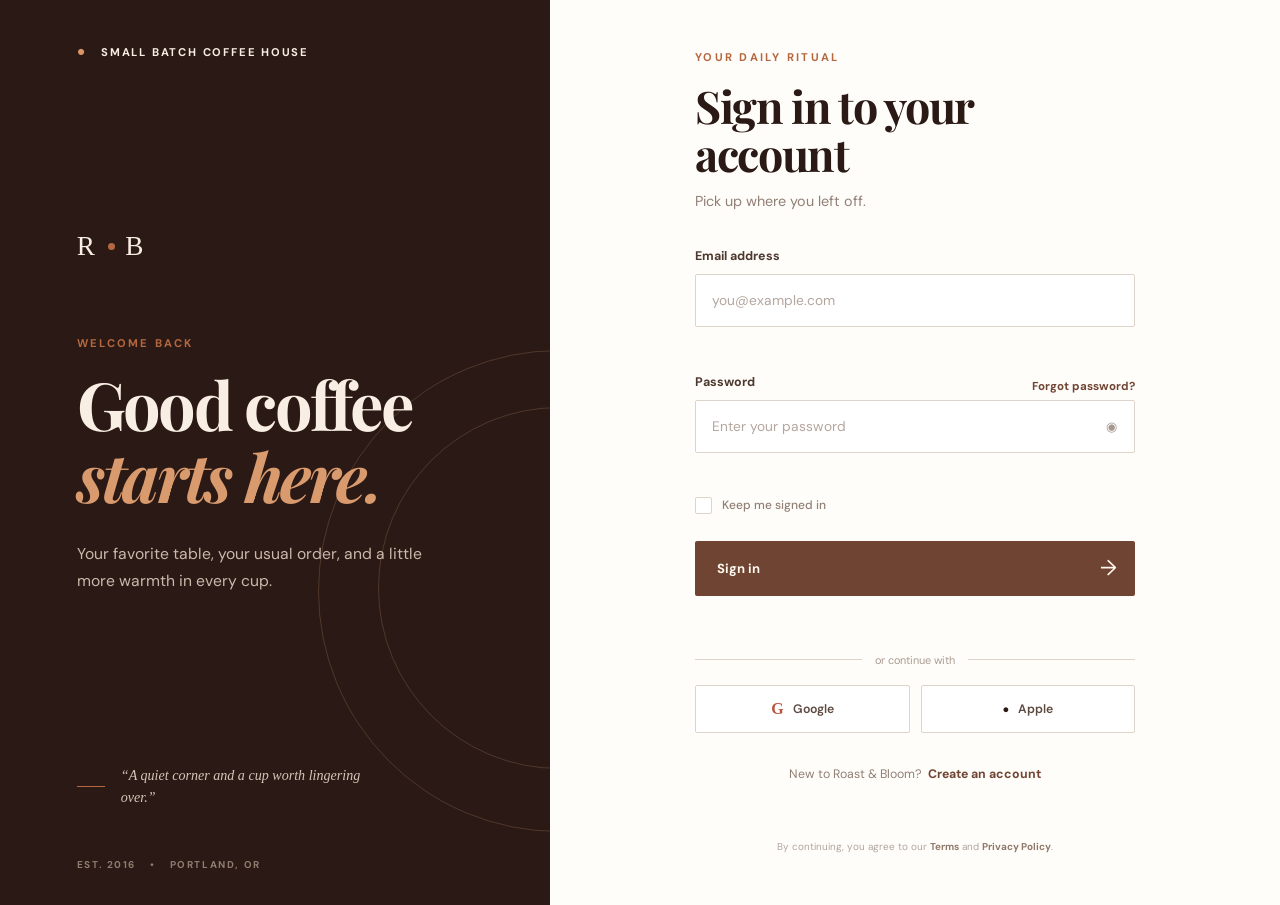
==== LoginInterface/index.html @ 775ecc3d "updated" ====
<!DOCTYPE html>
<html lang="en">
<head>
  <meta charset="UTF-8">
  <meta name="viewport" content="width=device-width, initial-scale=1.0">
  <meta name="description" content="Sign in to your Roast & Bloom coffee account.">
  <title>Sign In | Roast & Bloom</title>
  <link rel="preconnect" href="https://fonts.googleapis.com">
  <link rel="preconnect" href="https://fonts.gstatic.com" crossorigin>
  <link href="https://fonts.googleapis.com/css2?family=DM+Sans:wght@400;500;600;700&family=Playfair+Display:wght@600;700&display=swap" rel="stylesheet">
  <link rel="stylesheet" href="style.css">
</head>
<body>
  <main class="login-page">
    <section class="brand-panel" aria-label="Roast and Bloom Coffee">
      <div class="brand-panel__topline"><span class="bean-icon" aria-hidden="true">●</span> Small batch coffee house</div>
      <div class="brand-panel__content">
        <div class="brand-mark" aria-hidden="true"><span>R</span><i></i><span>B</span></div>
        <p class="eyebrow">Welcome back</p>
        <h1>Good coffee<br><em>starts here.</em></h1>
        <p class="brand-panel__copy">Your favorite table, your usual order, and a little more warmth in every cup.</p>
      </div>
      <div class="quote">
        <span class="quote__line"></span>
        <p>“A quiet corner and a cup worth lingering over.”</p>
      </div>
      <div class="brand-panel__footer"><span>Est. 2016</span><span>•</span><span>Portland, OR</span></div>
    </section>

    <section class="form-panel">
      <div class="form-wrap">
        <div class="mobile-logo"><span class="bean-icon" aria-hidden="true">●</span> Roast &amp; Bloom</div>
        <div class="form-heading">
          <p class="eyebrow">Your daily ritual</p>
          <h2>Sign in to your account</h2>
          <p>Pick up where you left off.</p>
        </div>

        <form id="loginForm" novalidate>
          <div class="field-group">
            <label for="email">Email address</label>
            <input type="email" id="email" name="email" placeholder="you@example.com" autocomplete="email" required>
            <span class="field-error" id="emailError" role="alert"></span>
          </div>

          <div class="field-group">
            <div class="label-row">
              <label for="password">Password</label>
              <a href="#" id="forgotPassword">Forgot password?</a>
            </div>
            <div class="password-wrap">
              <input type="password" id="password" name="password" placeholder="Enter your password" autocomplete="current-password" minlength="6" required>
              <button class="icon-button" type="button" id="togglePassword" aria-label="Show password" title="Show password">◉</button>
            </div>
            <span class="field-error" id="passwordError" role="alert"></span>
          </div>

          <label class="remember-row">
            <input type="checkbox" id="rememberMe" name="rememberMe">
            <span class="checkmark" aria-hidden="true"></span>
            <span>Keep me signed in</span>
          </label>

          <button class="submit-button" type="submit">
            <span>Sign in</span><span class="arrow" aria-hidden="true">→</span>
          </button>
          <p class="form-status" id="formStatus" role="status" aria-live="polite"></p>
        </form>

        <div class="divider"><span>or continue with</span></div>
        <div class="social-buttons">
          <button class="social-button" type="button" data-provider="Google"><strong>G</strong><span>Google</span></button>
          <button class="social-button" type="button" data-provider="Apple"><strong class="apple-icon">●</strong><span>Apple</span></button>
        </div>
        <p class="signup-text">New to Roast &amp; Bloom? <a href="#" id="createAccount">Create an account</a></p>
        <p class="legal">By continuing, you agree to our <a href="#">Terms</a> and <a href="#">Privacy Policy</a>.</p>
      </div>
    </section>
  </main>
  <script src="script.js"></script>
</body>
</html>
---- LoginInterface/style.css ----
* {
  box-sizing: border-box;
}

:root {
  --espresso: #2a1915;
  --coffee: #704432;
  --copper: #b5683f;
  --cream: #f8f3eb;
  --paper: #fffdf9;
  --muted: #907f75;
  --line: #ded4ca;
  --error: #a74435;
}

body {
  margin: 0;
  min-width: 320px;
  color: var(--espresso);
  background: var(--cream);
  font-family: "DM Sans", sans-serif;
}

.login-page {
  display: grid;
  grid-template-columns: minmax(390px, 43%) 1fr;
  min-height: 100vh;
}

.brand-panel {
  position: relative;
  display: flex;
  flex-direction: column;
  min-height: 100vh;
  padding: 42px clamp(42px, 6vw, 96px) 34px;
  overflow: hidden;
  color: #f9eee3;
  background: var(--espresso);
  isolation: isolate;
}

.brand-panel::before,
.brand-panel::after {
  position: absolute;
  z-index: -1;
  content: "";
  border: 1px solid rgba(232, 174, 126, 0.2);
  border-radius: 50%;
}

.brand-panel::before { width: 480px; height: 480px; right: -250px; bottom: 8%; }
.brand-panel::after { width: 360px; height: 360px; right: -190px; bottom: 15%; }

.brand-panel__topline,
.brand-panel__footer,
.mobile-logo {
  font-size: 0.7rem;
  font-weight: 700;
  letter-spacing: 0.16em;
  text-transform: uppercase;
}

.bean-icon { color: #db9467; font-size: 0.9rem; margin-right: 9px; }
.brand-panel__content { margin: auto 0; max-width: 440px; }
.brand-mark { display: flex; align-items: center; gap: 10px; margin-bottom: 74px; font-family: Georgia, serif; font-size: 1.7rem; letter-spacing: 0.12em; }
.brand-mark i { width: 7px; height: 7px; border-radius: 50%; background: var(--copper); }
.eyebrow { margin: 0 0 18px; color: var(--copper); font-size: 0.7rem; font-weight: 700; letter-spacing: 0.2em; text-transform: uppercase; }
h1, h2 { margin: 0; font-family: "Playfair Display", Georgia, serif; font-weight: 700; line-height: 1.08; }
h1 { font-size: clamp(3.2rem, 5.2vw, 5.5rem); letter-spacing: -0.04em; }
h1 em { color: #d99a6e; font-style: italic; }
.brand-panel__copy { max-width: 350px; margin: 28px 0 0; color: #cbb9ab; font-size: 0.98rem; line-height: 1.75; }
.quote { display: flex; gap: 16px; align-items: center; max-width: 310px; margin-bottom: 50px; color: #d7c4b7; font-family: Georgia, serif; font-size: 0.88rem; font-style: italic; line-height: 1.5; }
.quote p { margin: 0; }
.quote__line { width: 28px; height: 1px; flex: none; background: var(--copper); }
.brand-panel__footer { display: flex; gap: 14px; color: #917c6f; font-size: 0.62rem; }

.form-panel { display: grid; place-items: center; padding: 50px clamp(36px, 8vw, 150px); background: var(--paper); }
.form-wrap { width: min(100%, 440px); }
.mobile-logo { display: none; color: var(--coffee); }
.form-heading { margin-bottom: 38px; }
.form-heading h2 { font-size: clamp(2rem, 3.5vw, 3rem); letter-spacing: -0.03em; }
.form-heading > p:last-child { margin: 13px 0 0; color: var(--muted); font-size: 0.9rem; }
.field-group { margin-bottom: 24px; }
label, .label-row { display: flex; justify-content: space-between; align-items: center; }
label { margin-bottom: 10px; color: #4d3930; font-size: 0.78rem; font-weight: 700; }
a { color: var(--coffee); font-weight: 700; text-decoration: none; }
a:hover { color: var(--copper); text-decoration: underline; }
.label-row a { font-size: 0.72rem; }
input[type="email"], input[type="password"] { width: 100%; height: 53px; padding: 0 16px; border: 1px solid var(--line); border-radius: 2px; outline: none; color: var(--espresso); background: #fff; font: inherit; font-size: 0.86rem; transition: border-color 160ms ease, box-shadow 160ms ease; }
input::placeholder { color: #b4a69e; }
input:focus { border-color: var(--copper); box-shadow: 0 0 0 3px rgba(181, 104, 63, 0.12); }
.password-wrap { position: relative; }
.password-wrap input { padding-right: 48px; }
.icon-button { position: absolute; top: 50%; right: 14px; padding: 4px; border: 0; color: #a8978e; background: transparent; cursor: pointer; transform: translateY(-50%); }
.icon-button:hover { color: var(--coffee); }
.field-error { display: block; min-height: 17px; margin-top: 6px; color: var(--error); font-size: 0.7rem; }
.remember-row { justify-content: flex-start; gap: 10px; margin: -3px 0 27px; color: var(--muted); font-size: 0.75rem; font-weight: 500; cursor: pointer; }
.remember-row input { position: absolute; opacity: 0; }
.checkmark { width: 17px; height: 17px; border: 1px solid var(--line); border-radius: 2px; background: white; }
.remember-row input:checked + .checkmark { border-color: var(--coffee); background: var(--coffee); box-shadow: inset 0 0 0 4px white; }
.submit-button { display: flex; justify-content: space-between; align-items: center; width: 100%; height: 55px; padding: 0 18px 0 22px; border: 0; border-radius: 2px; color: #fff8f0; background: var(--coffee); font: inherit; font-size: 0.82rem; font-weight: 700; cursor: pointer; transition: background 160ms ease, transform 160ms ease; }
.submit-button:hover { background: var(--espresso); transform: translateY(-1px); }
.arrow { font-size: 1.35rem; font-weight: 400; }
.form-status { min-height: 20px; margin: 12px 0 0; color: var(--coffee); font-size: 0.75rem; text-align: center; }
.divider { display: flex; align-items: center; gap: 13px; margin: 25px 0 18px; color: #aa9b91; font-size: 0.68rem; }
.divider::before, .divider::after { height: 1px; flex: 1; content: ""; background: var(--line); }
.social-buttons { display: grid; grid-template-columns: 1fr 1fr; gap: 11px; }
.social-button { display: flex; justify-content: center; align-items: center; gap: 9px; height: 48px; border: 1px solid var(--line); border-radius: 2px; color: #5d4940; background: white; font: inherit; font-size: 0.77rem; font-weight: 600; cursor: pointer; }
.social-button:hover { border-color: var(--coffee); background: #fffaf4; }
.social-button strong { color: #bb553e; font-family: Georgia, serif; font-size: 1rem; }
.social-button .apple-icon { color: var(--espresso); font-size: 0.7rem; }
.signup-text { margin: 33px 0 0; color: var(--muted); font-size: 0.77rem; text-align: center; }
.signup-text a { margin-left: 3px; }
.legal { margin: 57px 0 0; color: #b1a49c; font-size: 0.62rem; line-height: 1.6; text-align: center; }
.legal a { color: #8f786a; }

@media (max-width: 760px) {
  .login-page { display: block; }
  .brand-panel { display: none; }
  .form-panel { min-height: 100vh; padding: 30px 25px; }
  .mobile-logo { display: block; margin-bottom: 76px; font-family: Georgia, serif; font-size: 0.8rem; letter-spacing: 0.08em; }
  .form-heading { margin-bottom: 32px; }
  .legal { margin-top: 40px; }
}

@media (max-height: 700px) and (min-width: 761px) {
  .brand-panel { padding-top: 28px; padding-bottom: 25px; }
  .brand-mark { margin-bottom: 35px; }
  .quote { margin-bottom: 25px; }
  .form-panel { padding-top: 25px; padding-bottom: 25px; }
  .legal { margin-top: 25px; }
}
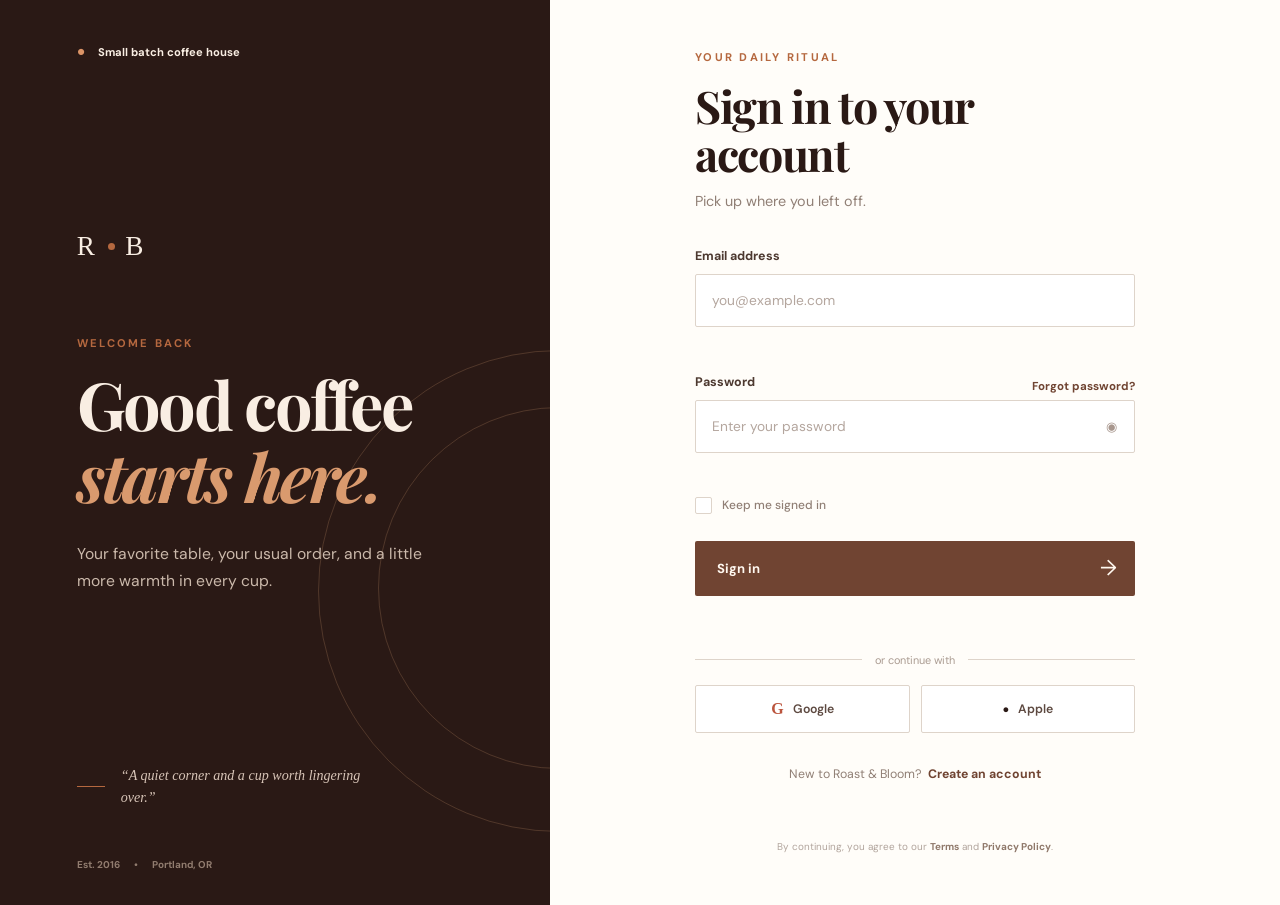
==== commit 458bf590: "updated" ====
--- a/LoginInterface/index.html
+++ b/LoginInterface/index.html
@@ -1,6 +1,7 @@
 <!DOCTYPE html>
 <html lang="en">
 <head>
+  <!-- Basic page information and responsive settings. -->
   <meta charset="UTF-8">
   <meta name="viewport" content="width=device-width, initial-scale=1.0">
   <meta name="description" content="Sign in to your Roast & Bloom coffee account.">
@@ -8,10 +9,13 @@
   <link rel="preconnect" href="https://fonts.googleapis.com">
   <link rel="preconnect" href="https://fonts.gstatic.com" crossorigin>
   <link href="https://fonts.googleapis.com/css2?family=DM+Sans:wght@400;500;600;700&family=Playfair+Display:wght@600;700&display=swap" rel="stylesheet">
+  <!-- Connects the page to the external CSS file. -->
   <link rel="stylesheet" href="style.css">
 </head>
 <body>
+  <!-- Main wrapper for the branding area and login form. -->
   <main class="login-page">
+    <!-- Left panel that shows the coffee shop branding. -->
     <section class="brand-panel" aria-label="Roast and Bloom Coffee">
       <div class="brand-panel__topline"><span class="bean-icon" aria-hidden="true">●</span> Small batch coffee house</div>
       <div class="brand-panel__content">
@@ -27,6 +31,7 @@
       <div class="brand-panel__footer"><span>Est. 2016</span><span>•</span><span>Portland, OR</span></div>
     </section>
 
+    <!-- Right panel that contains the login controls. -->
     <section class="form-panel">
       <div class="form-wrap">
         <div class="mobile-logo"><span class="bean-icon" aria-hidden="true">●</span> Roast &amp; Bloom</div>
@@ -36,13 +41,16 @@
           <p>Pick up where you left off.</p>
         </div>
 
+        <!-- novalidate lets JavaScript display the custom validation messages. -->
         <form id="loginForm" novalidate>
+          <!-- Email input and its error message. -->
           <div class="field-group">
             <label for="email">Email address</label>
             <input type="email" id="email" name="email" placeholder="you@example.com" autocomplete="email" required>
             <span class="field-error" id="emailError" role="alert"></span>
           </div>
 
+          <!-- Password input, show-password button, and its error message. -->
           <div class="field-group">
             <div class="label-row">
               <label for="password">Password</label>
@@ -55,18 +63,21 @@
             <span class="field-error" id="passwordError" role="alert"></span>
           </div>
 
+          <!-- Optional setting that lets the user stay signed in. -->
           <label class="remember-row">
             <input type="checkbox" id="rememberMe" name="rememberMe">
             <span class="checkmark" aria-hidden="true"></span>
             <span>Keep me signed in</span>
           </label>
 
+          <!-- Main login button and status message. -->
           <button class="submit-button" type="submit">
             <span>Sign in</span><span class="arrow" aria-hidden="true">→</span>
           </button>
           <p class="form-status" id="formStatus" role="status" aria-live="polite"></p>
         </form>
 
+        <!-- Alternative sign-in buttons. -->
         <div class="divider"><span>or continue with</span></div>
         <div class="social-buttons">
           <button class="social-button" type="button" data-provider="Google"><strong>G</strong><span>Google</span></button>
@@ -77,6 +88,7 @@
       </div>
     </section>
   </main>
+  <!-- Loads the JavaScript after the page elements are available. -->
   <script src="script.js"></script>
 </body>
 </html>
--- a/LoginInterface/style.css
+++ b/LoginInterface/style.css
@@ -13,6 +13,7 @@
   --error: #a74435;
 }
 
+/* Pangunahing kulay at typography ng buong page. */
 body {
   margin: 0;
   min-width: 320px;
@@ -21,12 +22,14 @@
   font-family: "DM Sans", sans-serif;
 }
 
+/* Dalawang-column layout sa desktop. */
 .login-page {
   display: grid;
   grid-template-columns: minmax(390px, 43%) 1fr;
   min-height: 100vh;
 }
 
+/* Dark branding panel sa kaliwang bahagi. */
 .brand-panel {
   position: relative;
   display: flex;
@@ -48,65 +51,386 @@
   border-radius: 50%;
 }
 
-.brand-panel::before { width: 480px; height: 480px; right: -250px; bottom: 8%; }
-.brand-panel::after { width: 360px; height: 360px; right: -190px; bottom: 15%; }
+/* Decorative circles that add depth to the branding panel. */
+.brand-panel::before {
+  width: 480px;
+  height: 480px;
+  right: -250px;
+  bottom: 8%;
+}
+
+.brand-panel::after {
+  width: 360px;
+  height: 360px;
+  right: -190px;
+  bottom: 15%;
+}
 
 .brand-panel__topline,
 .brand-panel__footer,
 .mobile-logo {
   font-size: 0.7rem;
   font-weight: 700;
-  letter-spacing: 0.16em;
-  text-transform: uppercase;
-}
-
-.bean-icon { color: #db9467; font-size: 0.9rem; margin-right: 9px; }
-.brand-panel__content { margin: auto 0; max-width: 440px; }
-.brand-mark { display: flex; align-items: center; gap: 10px; margin-bottom: 74px; font-family: Georgia, serif; font-size: 1.7rem; letter-spacing: 0.12em; }
-.brand-mark i { width: 7px; height: 7px; border-radius: 50%; background: var(--copper); }
-.eyebrow { margin: 0 0 18px; color: var(--copper); font-size: 0.7rem; font-weight: 700; letter-spacing: 0.2em; text-transform: uppercase; }
-h1, h2 { margin: 0; font-family: "Playfair Display", Georgia, serif; font-weight: 700; line-height: 1.08; }
-h1 { font-size: clamp(3.2rem, 5.2vw, 5.5rem); letter-spacing: -0.04em; }
-h1 em { color: #d99a6e; font-style: italic; }
-.brand-panel__copy { max-width: 350px; margin: 28px 0 0; color: #cbb9ab; font-size: 0.98rem; line-height: 1.75; }
-.quote { display: flex; gap: 16px; align-items: center; max-width: 310px; margin-bottom: 50px; color: #d7c4b7; font-family: Georgia, serif; font-size: 0.88rem; font-style: italic; line-height: 1.5; }
-.quote p { margin: 0; }
-.quote__line { width: 28px; height: 1px; flex: none; background: var(--copper); }
-.brand-panel__footer { display: flex; gap: 14px; color: #917c6f; font-size: 0.62rem; }
-
-.form-panel { display: grid; place-items: center; padding: 50px clamp(36px, 8vw, 150px); background: var(--paper); }
-.form-wrap { width: min(100%, 440px); }
-.mobile-logo { display: none; color: var(--coffee); }
-.form-heading { margin-bottom: 38px; }
-.form-heading h2 { font-size: clamp(2rem, 3.5vw, 3rem); letter-spacing: -0.03em; }
-.form-heading > p:last-child { margin: 13px 0 0; color: var(--muted); font-size: 0.9rem; }
-.field-group { margin-bottom: 24px; }
-label, .label-row { display: flex; justify-content: space-between; align-items: center; }
-label { margin-bottom: 10px; color: #4d3930; font-size: 0.78rem; font-weight: 700; }
-a { color: var(--coffee); font-weight: 700; text-decoration: none; }
-a:hover { color: var(--copper); text-decoration: underline; }
-.label-row a { font-size: 0.72rem; }
-input[type="email"], input[type="password"] { width: 100%; height: 53px; padding: 0 16px; border: 1px solid var(--line); border-radius: 2px; outline: none; color: var(--espresso); background: #fff; font: inherit; font-size: 0.86rem; transition: border-color 160ms ease, box-shadow 160ms ease; }
-input::placeholder { color: #b4a69e; }
-input:focus { border-color: var(--copper); box-shadow: 0 0 0 3px rgba(181, 104, 63, 0.12); }
-.password-wrap { position: relative; }
-.password-wrap input { padding-right: 48px; }
-.icon-button { position: absolute; top: 50%; right: 14px; padding: 4px; border: 0; color: #a8978e; background: transparent; cursor: pointer; transform: translateY(-50%); }
-.icon-button:hover { color: var(--coffee); }
-.field-error { display: block; min-height: 17px; margin-top: 6px; color: var(--error); font-size: 0.7rem; }
-.remember-row { justify-content: flex-start; gap: 10px; margin: -3px 0 27px; color: var(--muted); font-size: 0.75rem; font-weight: 500; cursor: pointer; }
-.remember-row input { position: absolute; opacity: 0; }
-.checkmark { width: 17px; height: 17px; border: 1px solid var(--line); border-radius: 2px; background: white; }
-.remember-row input:checked + .checkmark { border-color: var(--coffee); background: var(--coffee); box-shadow: inset 0 0 0 4px white; }
-.submit-button { display: flex; justify-content: space-between; align-items: center; width: 100%; height: 55px; padding: 0 18px 0 22px; border: 0; border-radius: 2px; color: #fff8f0; background: var(--coffee); font: inherit; font-size: 0.82rem; font-weight: 700; cursor: pointer; transition: background 160ms ease, transform 160ms ease; }
-.submit-button:hover { background: var(--espresso); transform: translateY(-1px); }
-.arrow { font-size: 1.35rem; font-weight: 400; }
-.form-status { min-height: 20px; margin: 12px 0 0; color: var(--coffee); font-size: 0.75rem; text-align: center; }
-.divider { display: flex; align-items: center; gap: 13px; margin: 25px 0 18px; color: #aa9b91; font-size: 0.68rem; }
-.divider::before, .divider::after { height: 1px; flex: 1; content: ""; background: var(--line); }
-.social-buttons { display: grid; grid-template-columns: 1fr 1fr; gap: 11px; }
-.social-button { display: flex; justify-content: center; align-items: center; gap: 9px; height: 48px; border: 1px solid var(--line); border-radius: 2px; color: #5d4940; background: white; font: inherit; font-size: 0.77rem; font-weight: 600; cursor: pointer; }
-.social-button:hover { border-color: var(--coffee); background: #fffaf4; }
+}
+  /* Shared styles for the logo, content, and text inside the left panel. */
+  .bean-icon {
+    color: #db9467;
+    font-size: 0.9rem;
+    margin-right: 9px;
+  }
+
+  .brand-panel__content {
+    max-width: 440px;
+    margin: auto 0;
+  }
+
+  .brand-mark {
+    display: flex;
+    align-items: center;
+    gap: 10px;
+    margin-bottom: 74px;
+    font-family: Georgia, serif;
+    font-size: 1.7rem;
+    letter-spacing: 0.12em;
+  }
+
+  .brand-mark i {
+    width: 7px;
+    height: 7px;
+    border-radius: 50%;
+    background: var(--copper);
+  }
+
+  .eyebrow {
+    margin: 0 0 18px;
+    color: var(--copper);
+    font-size: 0.7rem;
+    font-weight: 700;
+    letter-spacing: 0.2em;
+    text-transform: uppercase;
+  }
+
+  h1,
+  h2 {
+    margin: 0;
+    font-family: "Playfair Display", Georgia, serif;
+    font-weight: 700;
+    line-height: 1.08;
+  }
+
+  h1 {
+    font-size: clamp(3.2rem, 5.2vw, 5.5rem);
+    letter-spacing: -0.04em;
+  }
+
+  h1 em {
+    color: #d99a6e;
+    font-style: italic;
+  }
+
+  .brand-panel__copy {
+    max-width: 350px;
+    margin: 28px 0 0;
+    color: #cbb9ab;
+    font-size: 0.98rem;
+    line-height: 1.75;
+  }
+
+  .quote {
+    display: flex;
+    align-items: center;
+    gap: 16px;
+    max-width: 310px;
+    margin-bottom: 50px;
+    color: #d7c4b7;
+    font-family: Georgia, serif;
+    font-size: 0.88rem;
+    font-style: italic;
+    line-height: 1.5;
+  }
+
+  .quote p {
+    margin: 0;
+  }
+
+  .quote__line {
+    width: 28px;
+    height: 1px;
+    flex: none;
+    background: var(--copper);
+  }
+
+  .brand-panel__footer {
+    display: flex;
+    gap: 14px;
+    color: #917c6f;
+    font-size: 0.62rem;
+  }
+
+  /* Layout and form controls for the right panel. */
+  .form-panel {
+    display: grid;
+    place-items: center;
+    padding: 50px clamp(36px, 8vw, 150px);
+    background: var(--paper);
+  }
+
+  .form-wrap {
+    width: min(100%, 440px);
+  }
+
+  .mobile-logo {
+    display: none;
+    color: var(--coffee);
+  }
+
+  .form-heading {
+    margin-bottom: 38px;
+  }
+
+  .form-heading h2 {
+    font-size: clamp(2rem, 3.5vw, 3rem);
+    letter-spacing: -0.03em;
+  }
+
+  .form-heading > p:last-child {
+    margin: 13px 0 0;
+    color: var(--muted);
+    font-size: 0.9rem;
+  }
+
+  .field-group {
+    margin-bottom: 24px;
+  }
+
+  label,
+  .label-row {
+    display: flex;
+    align-items: center;
+    justify-content: space-between;
+  }
+
+  label {
+    margin-bottom: 10px;
+    color: #4d3930;
+    font-size: 0.78rem;
+    font-weight: 700;
+  }
+
+  a {
+    color: var(--coffee);
+    font-weight: 700;
+    text-decoration: none;
+  }
+
+  a:hover {
+    color: var(--copper);
+    text-decoration: underline;
+  }
+
+  .label-row a {
+    font-size: 0.72rem;
+  }
+
+  input[type="email"],
+  input[type="password"] {
+    width: 100%;
+    height: 53px;
+    padding: 0 16px;
+    border: 1px solid var(--line);
+    border-radius: 2px;
+    outline: none;
+    color: var(--espresso);
+    background: #fff;
+    font: inherit;
+    font-size: 0.86rem;
+    transition: border-color 160ms ease, box-shadow 160ms ease;
+  }
+
+  input::placeholder {
+    color: #b4a69e;
+  }
+
+  input:focus {
+    border-color: var(--copper);
+    box-shadow: 0 0 0 3px rgba(181, 104, 63, 0.12);
+  }
+
+  .password-wrap {
+    position: relative;
+  }
+
+  .password-wrap input {
+    padding-right: 48px;
+  }
+
+  .icon-button {
+    position: absolute;
+    top: 50%;
+    right: 14px;
+    padding: 4px;
+    border: 0;
+    color: #a8978e;
+    background: transparent;
+    cursor: pointer;
+    transform: translateY(-50%);
+  }
+
+  .icon-button:hover {
+    color: var(--coffee);
+  }
+
+  .field-error {
+    display: block;
+    min-height: 17px;
+    margin-top: 6px;
+    color: var(--error);
+    font-size: 0.7rem;
+  }
+
+  .remember-row {
+    justify-content: flex-start;
+    gap: 10px;
+    margin: -3px 0 27px;
+    color: var(--muted);
+    font-size: 0.75rem;
+    font-weight: 500;
+    cursor: pointer;
+  }
+
+  .remember-row input {
+    position: absolute;
+    opacity: 0;
+  }
+
+  .checkmark {
+    width: 17px;
+    height: 17px;
+    border: 1px solid var(--line);
+    border-radius: 2px;
+    background: white;
+  }
+
+  .remember-row input:checked + .checkmark {
+    border-color: var(--coffee);
+    background: var(--coffee);
+    box-shadow: inset 0 0 0 4px white;
+  }
+
+  .submit-button {
+    display: flex;
+    align-items: center;
+    justify-content: space-between;
+    width: 100%;
+    height: 55px;
+    padding: 0 18px 0 22px;
+    border: 0;
+    border-radius: 2px;
+    color: #fff8f0;
+    background: var(--coffee);
+    font: inherit;
+    font-size: 0.82rem;
+    font-weight: 700;
+    cursor: pointer;
+    transition: background 160ms ease, transform 160ms ease;
+  }
+
+  .submit-button:hover {
+    background: var(--espresso);
+    transform: translateY(-1px);
+  }
+
+  .arrow {
+    font-size: 1.35rem;
+    font-weight: 400;
+  }
+
+  .form-status {
+    min-height: 20px;
+    margin: 12px 0 0;
+    color: var(--coffee);
+    font-size: 0.75rem;
+    text-align: center;
+  }
+
+  /* Secondary sign-in options and footer links. */
+  .divider {
+    display: flex;
+    align-items: center;
+    gap: 13px;
+    margin: 25px 0 18px;
+    color: #aa9b91;
+    font-size: 0.68rem;
+  }
+
+  .divider::before,
+  .divider::after {
+    height: 1px;
+    flex: 1;
+    content: "";
+    background: var(--line);
+  }
+
+  .social-buttons {
+    display: grid;
+    grid-template-columns: 1fr 1fr;
+    gap: 11px;
+  }
+
+  .social-button {
+    display: flex;
+    align-items: center;
+    justify-content: center;
+    gap: 9px;
+    height: 48px;
+    border: 1px solid var(--line);
+    border-radius: 2px;
+    color: #5d4940;
+    background: white;
+    font: inherit;
+    font-size: 0.77rem;
+    font-weight: 600;
+    cursor: pointer;
+  }
+
+  .social-button:hover {
+    border-color: var(--coffee);
+    background: #fffaf4;
+  }
+
+  .social-button strong {
+    color: #bb553e;
+    font-family: Georgia, serif;
+    font-size: 1rem;
+  }
+
+  .social-button .apple-icon {
+    color: var(--espresso);
+    font-size: 0.7rem;
+  }
+
+  .signup-text {
+    margin: 33px 0 0;
+    color: var(--muted);
+    font-size: 0.77rem;
+    text-align: center;
+  }
+
+  .signup-text a {
+    margin-left: 3px;
+  }
+
+  .legal {
+    margin: 57px 0 0;
+    color: #b1a49c;
+    font-size: 0.62rem;
+    line-height: 1.6;
+    text-align: center;
+  }
+
+  .legal a {
+    color: #8f786a;
+  }
 .social-button strong { color: #bb553e; font-family: Georgia, serif; font-size: 1rem; }
 .social-button .apple-icon { color: var(--espresso); font-size: 0.7rem; }
 .signup-text { margin: 33px 0 0; color: var(--muted); font-size: 0.77rem; text-align: center; }
@@ -114,19 +438,59 @@
 .legal { margin: 57px 0 0; color: #b1a49c; font-size: 0.62rem; line-height: 1.6; text-align: center; }
 .legal a { color: #8f786a; }
 
+/* Inililipat sa single-column layout kapag maliit ang screen. */
 @media (max-width: 760px) {
-  .login-page { display: block; }
-  .brand-panel { display: none; }
-  .form-panel { min-height: 100vh; padding: 30px 25px; }
-  .mobile-logo { display: block; margin-bottom: 76px; font-family: Georgia, serif; font-size: 0.8rem; letter-spacing: 0.08em; }
-  .form-heading { margin-bottom: 32px; }
-  .legal { margin-top: 40px; }
-}
-
+  .login-page {
+    display: block;
+  }
+
+  .brand-panel {
+    display: none;
+  }
+
+  .form-panel {
+    min-height: 100vh;
+    padding: 30px 25px;
+  }
+
+  .mobile-logo {
+    display: block;
+    margin-bottom: 76px;
+    font-family: Georgia, serif;
+    font-size: 0.8rem;
+    letter-spacing: 0.08em;
+  }
+
+  .form-heading {
+    margin-bottom: 32px;
+  }
+
+  .legal {
+    margin-top: 40px;
+  }
+}
+
+/* Binabawasan ang spacing kapag mababa ang desktop viewport. */
 @media (max-height: 700px) and (min-width: 761px) {
-  .brand-panel { padding-top: 28px; padding-bottom: 25px; }
-  .brand-mark { margin-bottom: 35px; }
-  .quote { margin-bottom: 25px; }
-  .form-panel { padding-top: 25px; padding-bottom: 25px; }
-  .legal { margin-top: 25px; }
-}
+  .brand-panel {
+    padding-top: 28px;
+    padding-bottom: 25px;
+  }
+
+  .brand-mark {
+    margin-bottom: 35px;
+  }
+
+  .quote {
+    margin-bottom: 25px;
+  }
+
+  .form-panel {
+    padding-top: 25px;
+    padding-bottom: 25px;
+  }
+
+  .legal {
+    margin-top: 25px;
+  }
+}
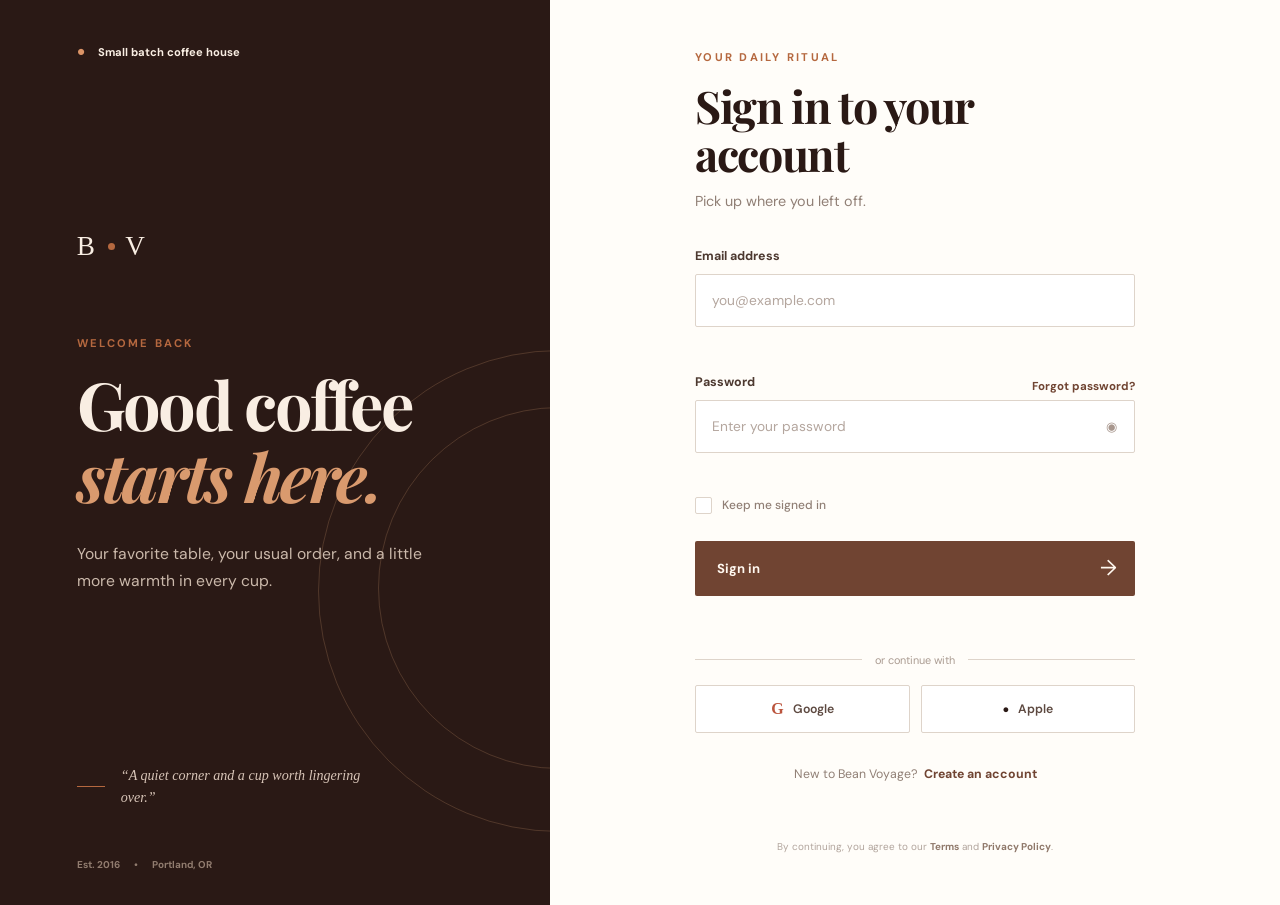
==== commit 0e3e80a8: "asio nag code" ====
--- a/LoginInterface/index.html
+++ b/LoginInterface/index.html
@@ -4,8 +4,8 @@
   <!-- Basic page information and responsive settings. -->
   <meta charset="UTF-8">
   <meta name="viewport" content="width=device-width, initial-scale=1.0">
-  <meta name="description" content="Sign in to your Roast & Bloom coffee account.">
-  <title>Sign In | Roast & Bloom</title>
+  <meta name="description" content="Sign in to your Bean Voyage coffee account.">
+  <title>Sign In | Bean Voyage</title>
   <link rel="preconnect" href="https://fonts.googleapis.com">
   <link rel="preconnect" href="https://fonts.gstatic.com" crossorigin>
   <link href="https://fonts.googleapis.com/css2?family=DM+Sans:wght@400;500;600;700&family=Playfair+Display:wght@600;700&display=swap" rel="stylesheet">
@@ -16,10 +16,10 @@
   <!-- Main wrapper for the branding area and login form. -->
   <main class="login-page">
     <!-- Left panel that shows the coffee shop branding. -->
-    <section class="brand-panel" aria-label="Roast and Bloom Coffee">
+    <section class="brand-panel" aria-label="Bean Voyage Coffee">
       <div class="brand-panel__topline"><span class="bean-icon" aria-hidden="true">●</span> Small batch coffee house</div>
       <div class="brand-panel__content">
-        <div class="brand-mark" aria-hidden="true"><span>R</span><i></i><span>B</span></div>
+        <div class="brand-mark" aria-hidden="true"><span>B</span><i></i><span>V</span></div>
         <p class="eyebrow">Welcome back</p>
         <h1>Good coffee<br><em>starts here.</em></h1>
         <p class="brand-panel__copy">Your favorite table, your usual order, and a little more warmth in every cup.</p>
@@ -34,7 +34,7 @@
     <!-- Right panel that contains the login controls. -->
     <section class="form-panel">
       <div class="form-wrap">
-        <div class="mobile-logo"><span class="bean-icon" aria-hidden="true">●</span> Roast &amp; Bloom</div>
+        <div class="mobile-logo"><span class="bean-icon" aria-hidden="true">●</span> Bean Voyage</div>
         <div class="form-heading">
           <p class="eyebrow">Your daily ritual</p>
           <h2>Sign in to your account</h2>
@@ -83,7 +83,7 @@
           <button class="social-button" type="button" data-provider="Google"><strong>G</strong><span>Google</span></button>
           <button class="social-button" type="button" data-provider="Apple"><strong class="apple-icon">●</strong><span>Apple</span></button>
         </div>
-        <p class="signup-text">New to Roast &amp; Bloom? <a href="#" id="createAccount">Create an account</a></p>
+        <p class="signup-text">New to Bean Voyage? <a href="#" id="createAccount">Create an account</a></p>
         <p class="legal">By continuing, you agree to our <a href="#">Terms</a> and <a href="#">Privacy Policy</a>.</p>
       </div>
     </section>
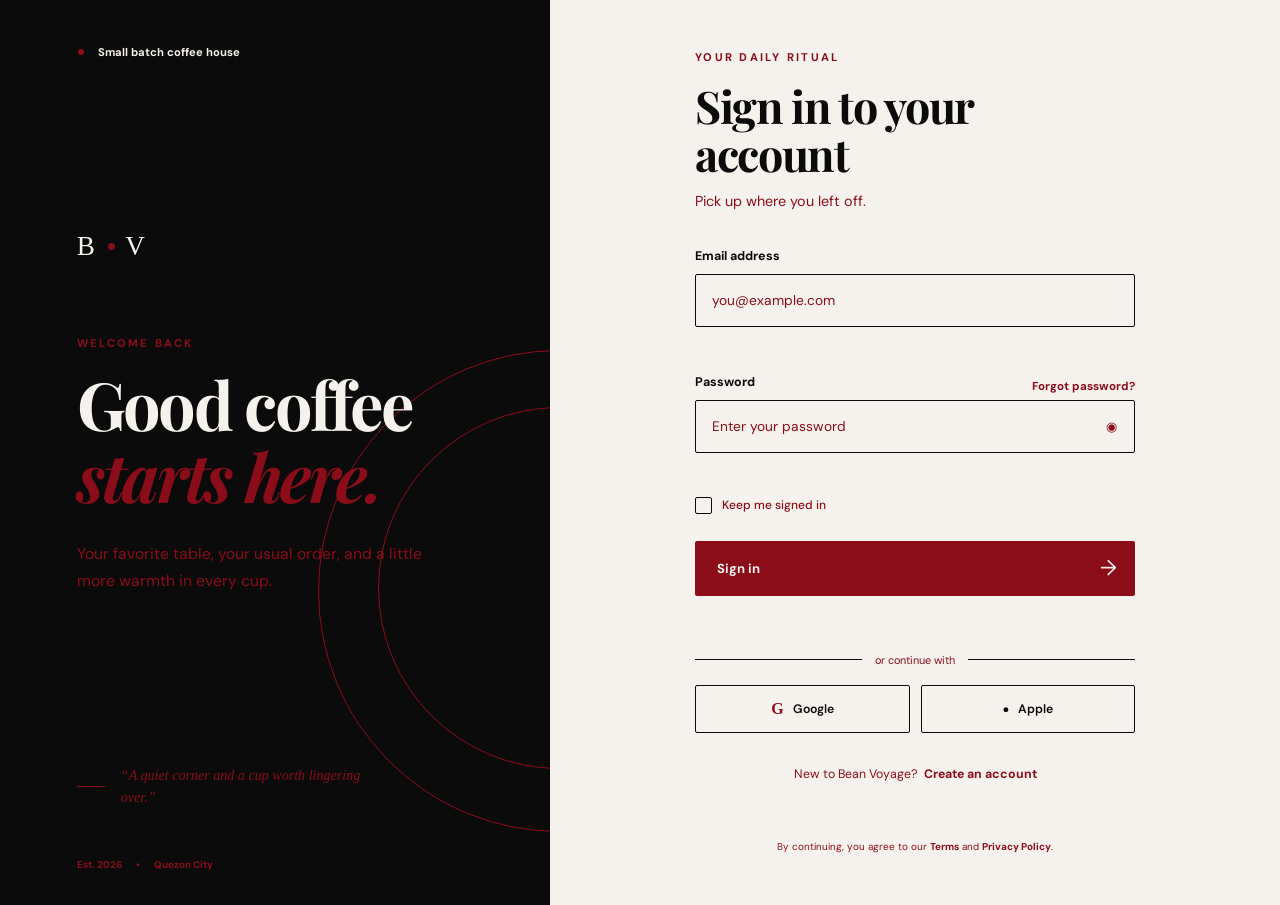
==== commit 637e2197: "hatdawg tapus na" ====
--- a/LoginInterface/index.html
+++ b/LoginInterface/index.html
@@ -28,7 +28,7 @@
         <span class="quote__line"></span>
         <p>“A quiet corner and a cup worth lingering over.”</p>
       </div>
-      <div class="brand-panel__footer"><span>Est. 2016</span><span>•</span><span>Portland, OR</span></div>
+      <div class="brand-panel__footer"><span>Est. 2026</span><span>•</span><span>Quezon City</span></div>
     </section>
 
     <!-- Right panel that contains the login controls. -->
--- a/LoginInterface/style.css
+++ b/LoginInterface/style.css
@@ -3,14 +3,15 @@
 }
 
 :root {
-  --espresso: #2a1915;
-  --coffee: #704432;
-  --copper: #b5683f;
-  --cream: #f8f3eb;
-  --paper: #fffdf9;
-  --muted: #907f75;
-  --line: #ded4ca;
-  --error: #a74435;
+  --espresso: #0b0b0b;
+  --coffee: #8b0d1a;
+  --copper: #8b0d1a;
+  --cream: #f5f2ed;
+  --paper: #f5f2ed;
+  --muted: #8b0d1a;
+  --line: #0b0b0b;
+  --error: #8b0d1a;
+  --light: #f5f2ed;
 }
 
 /* Pangunahing kulay at typography ng buong page. */
@@ -18,7 +19,7 @@
   margin: 0;
   min-width: 320px;
   color: var(--espresso);
-  background: var(--cream);
+  background-color: var(--cream);
   font-family: "DM Sans", sans-serif;
 }
 
@@ -37,7 +38,7 @@
   min-height: 100vh;
   padding: 42px clamp(42px, 6vw, 96px) 34px;
   overflow: hidden;
-  color: #f9eee3;
+  color: var(--light);
   background: var(--espresso);
   isolation: isolate;
 }
@@ -47,7 +48,7 @@
   position: absolute;
   z-index: -1;
   content: "";
-  border: 1px solid rgba(232, 174, 126, 0.2);
+  border: 1px solid var(--coffee);
   border-radius: 50%;
 }
 
@@ -74,7 +75,7 @@
 }
   /* Shared styles for the logo, content, and text inside the left panel. */
   .bean-icon {
-    color: #db9467;
+    color: var(--coffee);
     font-size: 0.9rem;
     margin-right: 9px;
   }
@@ -124,14 +125,14 @@
   }
 
   h1 em {
-    color: #d99a6e;
+    color: #8b0d1a;
     font-style: italic;
   }
 
   .brand-panel__copy {
     max-width: 350px;
     margin: 28px 0 0;
-    color: #cbb9ab;
+    color: var(--muted);
     font-size: 0.98rem;
     line-height: 1.75;
   }
@@ -142,7 +143,7 @@
     gap: 16px;
     max-width: 310px;
     margin-bottom: 50px;
-    color: #d7c4b7;
+    color: var(--muted);
     font-family: Georgia, serif;
     font-size: 0.88rem;
     font-style: italic;
@@ -163,7 +164,7 @@
   .brand-panel__footer {
     display: flex;
     gap: 14px;
-    color: #917c6f;
+    color: var(--muted);
     font-size: 0.62rem;
   }
 
@@ -212,7 +213,7 @@
 
   label {
     margin-bottom: 10px;
-    color: #4d3930;
+    color: var(--espresso);
     font-size: 0.78rem;
     font-weight: 700;
   }
@@ -241,19 +242,19 @@
     border-radius: 2px;
     outline: none;
     color: var(--espresso);
-    background: #fff;
+    background: var(--light);
     font: inherit;
     font-size: 0.86rem;
     transition: border-color 160ms ease, box-shadow 160ms ease;
   }
 
   input::placeholder {
-    color: #b4a69e;
+    color: var(--muted);
   }
 
   input:focus {
     border-color: var(--copper);
-    box-shadow: 0 0 0 3px rgba(181, 104, 63, 0.12);
+    box-shadow: 0 0 0 3px var(--coffee);
   }
 
   .password-wrap {
@@ -270,7 +271,7 @@
     right: 14px;
     padding: 4px;
     border: 0;
-    color: #a8978e;
+    color: var(--muted);
     background: transparent;
     cursor: pointer;
     transform: translateY(-50%);
@@ -308,13 +309,13 @@
     height: 17px;
     border: 1px solid var(--line);
     border-radius: 2px;
-    background: white;
+    background: var(--light);
   }
 
   .remember-row input:checked + .checkmark {
     border-color: var(--coffee);
     background: var(--coffee);
-    box-shadow: inset 0 0 0 4px white;
+    box-shadow: inset 0 0 0 4px var(--light);
   }
 
   .submit-button {
@@ -326,7 +327,7 @@
     padding: 0 18px 0 22px;
     border: 0;
     border-radius: 2px;
-    color: #fff8f0;
+    color: var(--light);
     background: var(--coffee);
     font: inherit;
     font-size: 0.82rem;
@@ -359,7 +360,7 @@
     align-items: center;
     gap: 13px;
     margin: 25px 0 18px;
-    color: #aa9b91;
+    color: var(--muted);
     font-size: 0.68rem;
   }
 
@@ -385,8 +386,8 @@
     height: 48px;
     border: 1px solid var(--line);
     border-radius: 2px;
-    color: #5d4940;
-    background: white;
+    color: var(--espresso);
+    background: var(--light);
     font: inherit;
     font-size: 0.77rem;
     font-weight: 600;
@@ -395,11 +396,11 @@
 
   .social-button:hover {
     border-color: var(--coffee);
-    background: #fffaf4;
+    background: var(--light);
   }
 
   .social-button strong {
-    color: #bb553e;
+    color: var(--coffee);
     font-family: Georgia, serif;
     font-size: 1rem;
   }
@@ -422,21 +423,21 @@
 
   .legal {
     margin: 57px 0 0;
-    color: #b1a49c;
+    color: var(--muted);
     font-size: 0.62rem;
     line-height: 1.6;
     text-align: center;
   }
 
   .legal a {
-    color: #8f786a;
-  }
-.social-button strong { color: #bb553e; font-family: Georgia, serif; font-size: 1rem; }
+    color: var(--coffee);
+  }
+.social-button strong { color: var(--coffee); font-family: Georgia, serif; font-size: 1rem; }
 .social-button .apple-icon { color: var(--espresso); font-size: 0.7rem; }
 .signup-text { margin: 33px 0 0; color: var(--muted); font-size: 0.77rem; text-align: center; }
 .signup-text a { margin-left: 3px; }
-.legal { margin: 57px 0 0; color: #b1a49c; font-size: 0.62rem; line-height: 1.6; text-align: center; }
-.legal a { color: #8f786a; }
+.legal { margin: 57px 0 0; color: var(--muted); font-size: 0.62rem; line-height: 1.6; text-align: center; }
+.legal a { color: var(--coffee); }
 
 /* Inililipat sa single-column layout kapag maliit ang screen. */
 @media (max-width: 760px) {
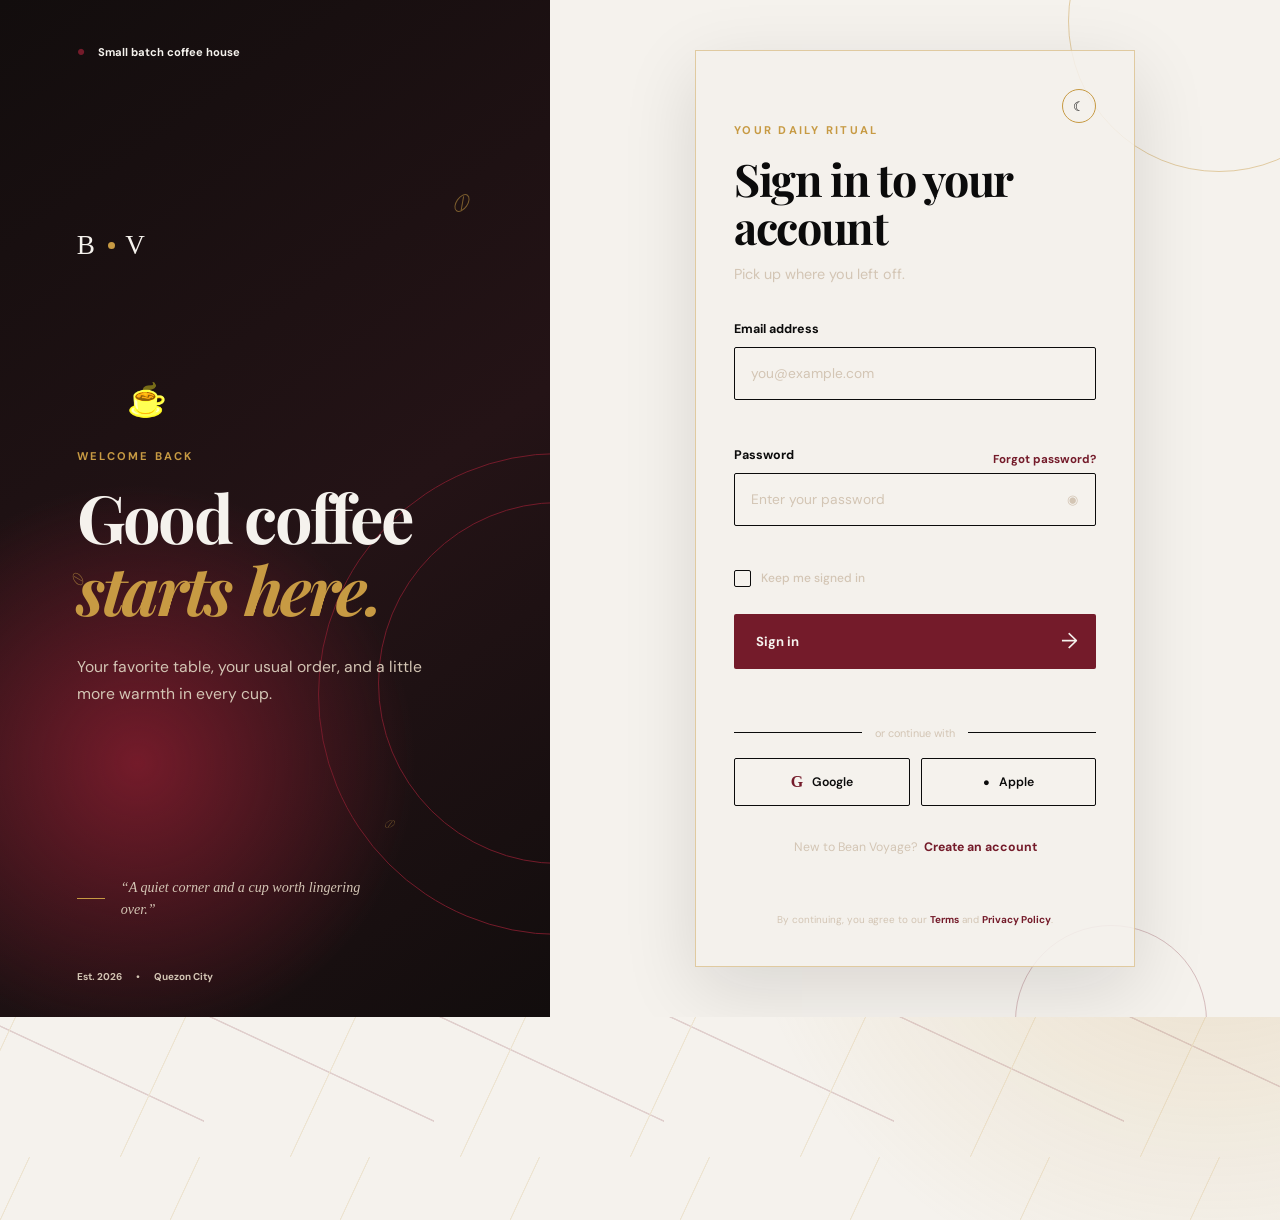
==== commit e404439b: "asiopogi" ====
--- a/LoginInterface/index.html
+++ b/LoginInterface/index.html
@@ -11,15 +11,18 @@
   <link href="https://fonts.googleapis.com/css2?family=DM+Sans:wght@400;500;600;700&family=Playfair+Display:wght@600;700&display=swap" rel="stylesheet">
   <!-- Connects the page to the external CSS file. -->
   <link rel="stylesheet" href="style.css">
+  <link rel="stylesheet" href="../Music/music.css">
 </head>
 <body>
   <!-- Main wrapper for the branding area and login form. -->
   <main class="login-page">
     <!-- Left panel that shows the coffee shop branding. -->
     <section class="brand-panel" aria-label="Bean Voyage Coffee">
+      <span class="ambient-bean ambient-bean--one" aria-hidden="true"></span><span class="ambient-bean ambient-bean--two" aria-hidden="true"></span><span class="ambient-bean ambient-bean--three" aria-hidden="true"></span>
       <div class="brand-panel__topline"><span class="bean-icon" aria-hidden="true">●</span> Small batch coffee house</div>
       <div class="brand-panel__content">
         <div class="brand-mark" aria-hidden="true"><span>B</span><i></i><span>V</span></div>
+        <div class="coffee-steam" aria-hidden="true"><i></i><i></i><i></i><span class="cup">☕</span></div>
         <p class="eyebrow">Welcome back</p>
         <h1>Good coffee<br><em>starts here.</em></h1>
         <p class="brand-panel__copy">Your favorite table, your usual order, and a little more warmth in every cup.</p>
@@ -34,6 +37,7 @@
     <!-- Right panel that contains the login controls. -->
     <section class="form-panel">
       <div class="form-wrap">
+        <button class="theme-toggle" type="button" aria-label="Toggle dark mode">☾</button>
         <div class="mobile-logo"><span class="bean-icon" aria-hidden="true">●</span> Bean Voyage</div>
         <div class="form-heading">
           <p class="eyebrow">Your daily ritual</p>
@@ -90,5 +94,6 @@
   </main>
   <!-- Loads the JavaScript after the page elements are available. -->
   <script src="script.js"></script>
+ 
 </body>
 </html>
--- a/LoginInterface/style.css
+++ b/LoginInterface/style.css
@@ -4,24 +4,43 @@
 
 :root {
   --espresso: #0b0b0b;
-  --coffee: #8b0d1a;
-  --copper: #8b0d1a;
+  --coffee: #741b2a;
+  --copper: #c79a43;
   --cream: #f5f2ed;
   --paper: #f5f2ed;
-  --muted: #8b0d1a;
+  --muted: #d3c5b4;
   --line: #0b0b0b;
   --error: #8b0d1a;
   --light: #f5f2ed;
 }
 
 /* Pangunahing kulay at typography ng buong page. */
+body::before,body::after { position:fixed; z-index:-1; inset:-20%; content:""; pointer-events:none; }
+body::before { background:radial-gradient(circle at 18% 20%, color-mix(in srgb,var(--coffee) 14%,transparent) 0 7%,transparent 24%),radial-gradient(circle at 82% 72%, color-mix(in srgb,var(--copper) 16%,transparent) 0 8%,transparent 27%); animation:ambient-drift 18s ease-in-out infinite alternate; }
+body::after { opacity:.16; background-image:linear-gradient(115deg,transparent 0 46%,var(--copper) 46.2% 46.5%,transparent 46.7% 100%),linear-gradient(25deg,transparent 0 48%,var(--coffee) 48.2% 48.5%,transparent 48.7% 100%); background-size:170px 170px,230px 230px; animation:ambient-grid 24s linear infinite; }
+@keyframes ambient-drift { 0% { transform:translate3d(-3%,-2%,0) scale(1); } 50% { transform:translate3d(2%,3%,0) scale(1.08); } 100% { transform:translate3d(5%,-1%,0) scale(1.02); } }
+@keyframes ambient-grid { from { transform:rotate(0) translate3d(0,0,0); } to { transform:rotate(8deg) translate3d(4%,2%,0); } }
+body { position:relative; isolation:isolate; overflow-x:hidden; }
 body {
   margin: 0;
   min-width: 320px;
   color: var(--espresso);
   background-color: var(--cream);
   font-family: "DM Sans", sans-serif;
-}
+  animation: page-enter 650ms cubic-bezier(.22,1,.36,1) both;
+}
+body.dark { --espresso:#fffaf3; --cream:#171113; --paper:#201719; --muted:#d3c5b4; --line:#49383a; --light:#fffaf3; --error:#f08a8f; }
+body.dark a,
+body.dark .form-status,
+body.dark .social-button strong,
+body.dark .mobile-logo,
+body.dark .icon-button:hover { color: var(--copper); }
+.theme-toggle { display:block; margin-left:auto; border:1px solid var(--copper); border-radius:50%; width:34px; height:34px; color:var(--espresso); background:transparent; cursor:pointer; }
+html { scroll-behavior:smooth; }
+body.is-leaving { animation:page-leave 280ms ease both; pointer-events:none; }
+@keyframes page-enter { from { opacity:0; transform:translateY(12px); } to { opacity:1; transform:none; } }
+@keyframes page-leave { from { opacity:1; } to { opacity:0; transform:translateY(-10px); } }
+@media (prefers-reduced-motion: reduce) { *, *::before, *::after { animation-duration:0.01ms !important; transition-duration:0.01ms !important; scroll-behavior:auto !important; } }
 
 /* Dalawang-column layout sa desktop. */
 .login-page {
@@ -39,7 +58,7 @@
   padding: 42px clamp(42px, 6vw, 96px) 34px;
   overflow: hidden;
   color: var(--light);
-  background: var(--espresso);
+  background: radial-gradient(circle at 25% 75%, #741b2a 0, transparent 32%), linear-gradient(145deg, #120d0d 0%, #241316 55%, #120d0d 100%);
   isolation: isolate;
 }
 
@@ -65,7 +84,9 @@
   height: 360px;
   right: -190px;
   bottom: 15%;
-}
+  animation: ring-drift 12s ease-in-out infinite alternate;
+}
+.ambient-bean { position:absolute; width:12px; height:20px; border:1px solid var(--copper); border-radius:50%; opacity:.55; transform:rotate(35deg); animation:bean-drift 8s ease-in-out infinite; } .ambient-bean::after { position:absolute; top:2px; left:5px; width:1px; height:14px; background:var(--copper); content:""; transform:rotate(-25deg); } .ambient-bean--one{top:19%;right:15%;animation-delay:-1s}.ambient-bean--two{top:56%;left:13%;animation-delay:-4s;transform:rotate(-35deg) scale(.7)}.ambient-bean--three{bottom:18%;right:28%;animation-delay:-6s;transform:rotate(60deg) scale(.55)}
 
 .brand-panel__topline,
 .brand-panel__footer,
@@ -84,6 +105,12 @@
     max-width: 440px;
     margin: auto 0;
   }
+
+  .coffee-steam { position:relative; width:150px; height:86px; margin:0 0 28px 4px; color:var(--copper); }
+  .coffee-steam i { position:absolute; bottom:25px; width:2px; height:48px; border-radius:50%; background:currentColor; opacity:0; animation:steam 3.2s ease-in-out infinite; }
+  .coffee-steam i:nth-child(1) { left:38px; animation-delay:0s; } .coffee-steam i:nth-child(2) { left:66px; animation-delay:.8s; } .coffee-steam i:nth-child(3) { left:94px; animation-delay:1.6s; }
+  .coffee-steam .cup { position:absolute; bottom:0; left:46px; font-size:2rem; filter:grayscale(1) sepia(1) saturate(4); }
+  @keyframes steam { 0% { transform:translateY(18px) scaleX(1); opacity:0; } 35% { opacity:.8; } 100% { transform:translateY(-24px) scaleX(2.2); opacity:0; } }
 
   .brand-mark {
     display: flex;
@@ -93,6 +120,7 @@
     font-family: Georgia, serif;
     font-size: 1.7rem;
     letter-spacing: 0.12em;
+    animation: mark-glow 4s ease-in-out infinite;
   }
 
   .brand-mark i {
@@ -125,7 +153,7 @@
   }
 
   h1 em {
-    color: #8b0d1a;
+    color: var(--copper);
     font-style: italic;
   }
 
@@ -173,11 +201,22 @@
     display: grid;
     place-items: center;
     padding: 50px clamp(36px, 8vw, 150px);
-    background: var(--paper);
-  }
+    position:relative;
+    background:var(--paper);
+    overflow:hidden;
+  }
+
+  .form-panel::before { position:absolute; top:-130px; right:-90px; width:300px; height:300px; border:1px solid var(--copper); border-radius:50%; content:""; opacity:.45; }
+  .form-panel::after { position:absolute; right:10%; bottom:-100px; width:190px; height:190px; border:1px solid var(--coffee); border-radius:50%; content:""; opacity:.25; }
 
   .form-wrap {
+    position:relative;
+    z-index:1;
     width: min(100%, 440px);
+    padding:38px;
+    border:1px solid color-mix(in srgb, var(--copper) 45%, transparent);
+    background:color-mix(in srgb, var(--paper) 86%, transparent);
+    box-shadow:0 22px 70px rgba(18,13,13,.12);
   }
 
   .mobile-logo {
@@ -187,6 +226,7 @@
 
   .form-heading {
     margin-bottom: 38px;
+    animation: content-rise .8s .12s both;
   }
 
   .form-heading h2 {
@@ -202,6 +242,7 @@
 
   .field-group {
     margin-bottom: 24px;
+    animation: content-rise .7s .22s both;
   }
 
   label,
@@ -334,7 +375,10 @@
     font-weight: 700;
     cursor: pointer;
     transition: background 160ms ease, transform 160ms ease;
-  }
+    position:relative;
+    overflow:hidden;
+  }
+  .submit-button::after { position:absolute; top:0; left:-80%; width:45%; height:100%; content:""; background:linear-gradient(100deg,transparent,rgba(255,255,255,.25),transparent); transform:skewX(-20deg); animation:button-shine 4.5s 1.2s infinite; }
 
   .submit-button:hover {
     background: var(--espresso);
@@ -438,6 +482,7 @@
 .signup-text a { margin-left: 3px; }
 .legal { margin: 57px 0 0; color: var(--muted); font-size: 0.62rem; line-height: 1.6; text-align: center; }
 .legal a { color: var(--coffee); }
+@keyframes bean-drift { 0%,100%{margin-top:0;opacity:.25} 50%{margin-top:-22px;opacity:.8} } @keyframes ring-drift { from{transform:translate(0,0) rotate(0)} to{transform:translate(-18px,-12px) rotate(8deg)} } @keyframes mark-glow { 0%,100%{text-shadow:0 0 0 transparent} 50%{text-shadow:0 0 18px rgba(199,154,67,.35)} } @keyframes content-rise { from{opacity:0;transform:translateY(14px)} to{opacity:1;transform:none} } @keyframes button-shine { 0%,72%,100%{left:-80%} 84%{left:130%} }
 
 /* Inililipat sa single-column layout kapag maliit ang screen. */
 @media (max-width: 760px) {
--- a/Music/music.css
+++ b/Music/music.css
@@ -0,0 +1,35 @@
+.music-player {
+  position: fixed;
+  z-index: 20;
+  top: 18px;
+  right: 20px;
+  display: flex;
+  align-items: center;
+  gap: 10px;
+  width: min(290px, calc(100vw - 40px));
+  padding: 9px 10px;
+  border: 1px solid color-mix(in srgb, var(--copper, #c79a43) 60%, transparent);
+  color: var(--ink, #120d0d);
+  background: color-mix(in srgb, var(--paper, #fffaf3) 92%, transparent);
+  box-shadow: 0 12px 30px rgba(18, 13, 13, .14);
+  backdrop-filter: blur(12px);
+}
+.music-player button {
+  flex: none;
+  width: 30px;
+  height: 30px;
+  border: 1px solid var(--copper, #c79a43);
+  color: var(--ink, #120d0d);
+  background: transparent;
+  cursor: pointer;
+  transition: color .25s, background .25s, transform .25s;
+}
+.music-player button:hover { color: var(--light, #fffaf3); background: var(--coffee, #741b2a); transform: translateY(-2px); }
+.music-toggle { font-size: .7rem; }
+.music-info { display: grid; min-width: 0; gap: 2px; flex: 1; }
+.music-label { color: var(--muted, #695e55); font: 700 .56rem Arial, sans-serif; letter-spacing: .12em; text-transform: uppercase; }
+.music-info strong { overflow: hidden; color: var(--ink, #120d0d); font: 700 .7rem Arial, sans-serif; text-overflow: ellipsis; white-space: nowrap; }
+.music-player audio { display: none; }
+.music-player.is-playing { border-color: var(--coffee, #741b2a); }
+@media (max-width: 700px) { .music-player { top: 12px; right: 12px; width: 236px; } }
+@media (prefers-reduced-motion: reduce) { .music-player button { transition-duration: .01ms; } }
